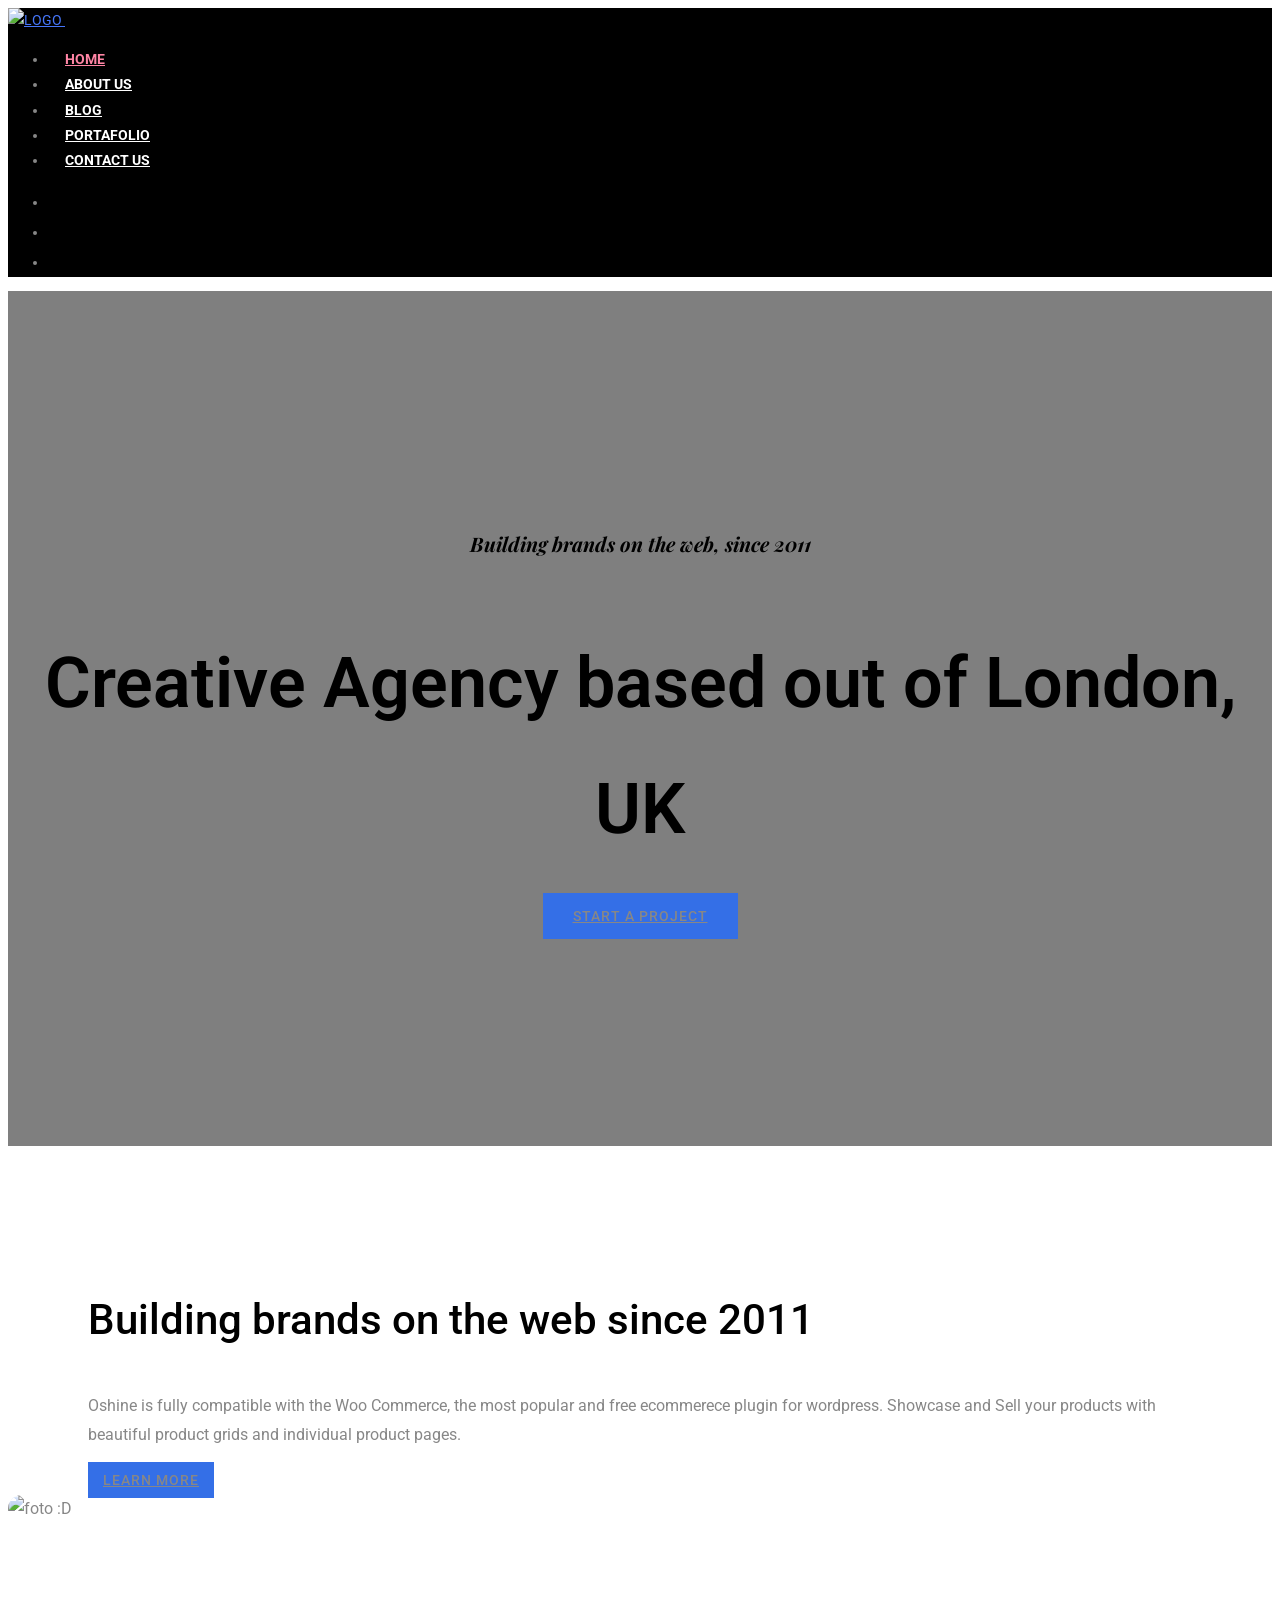
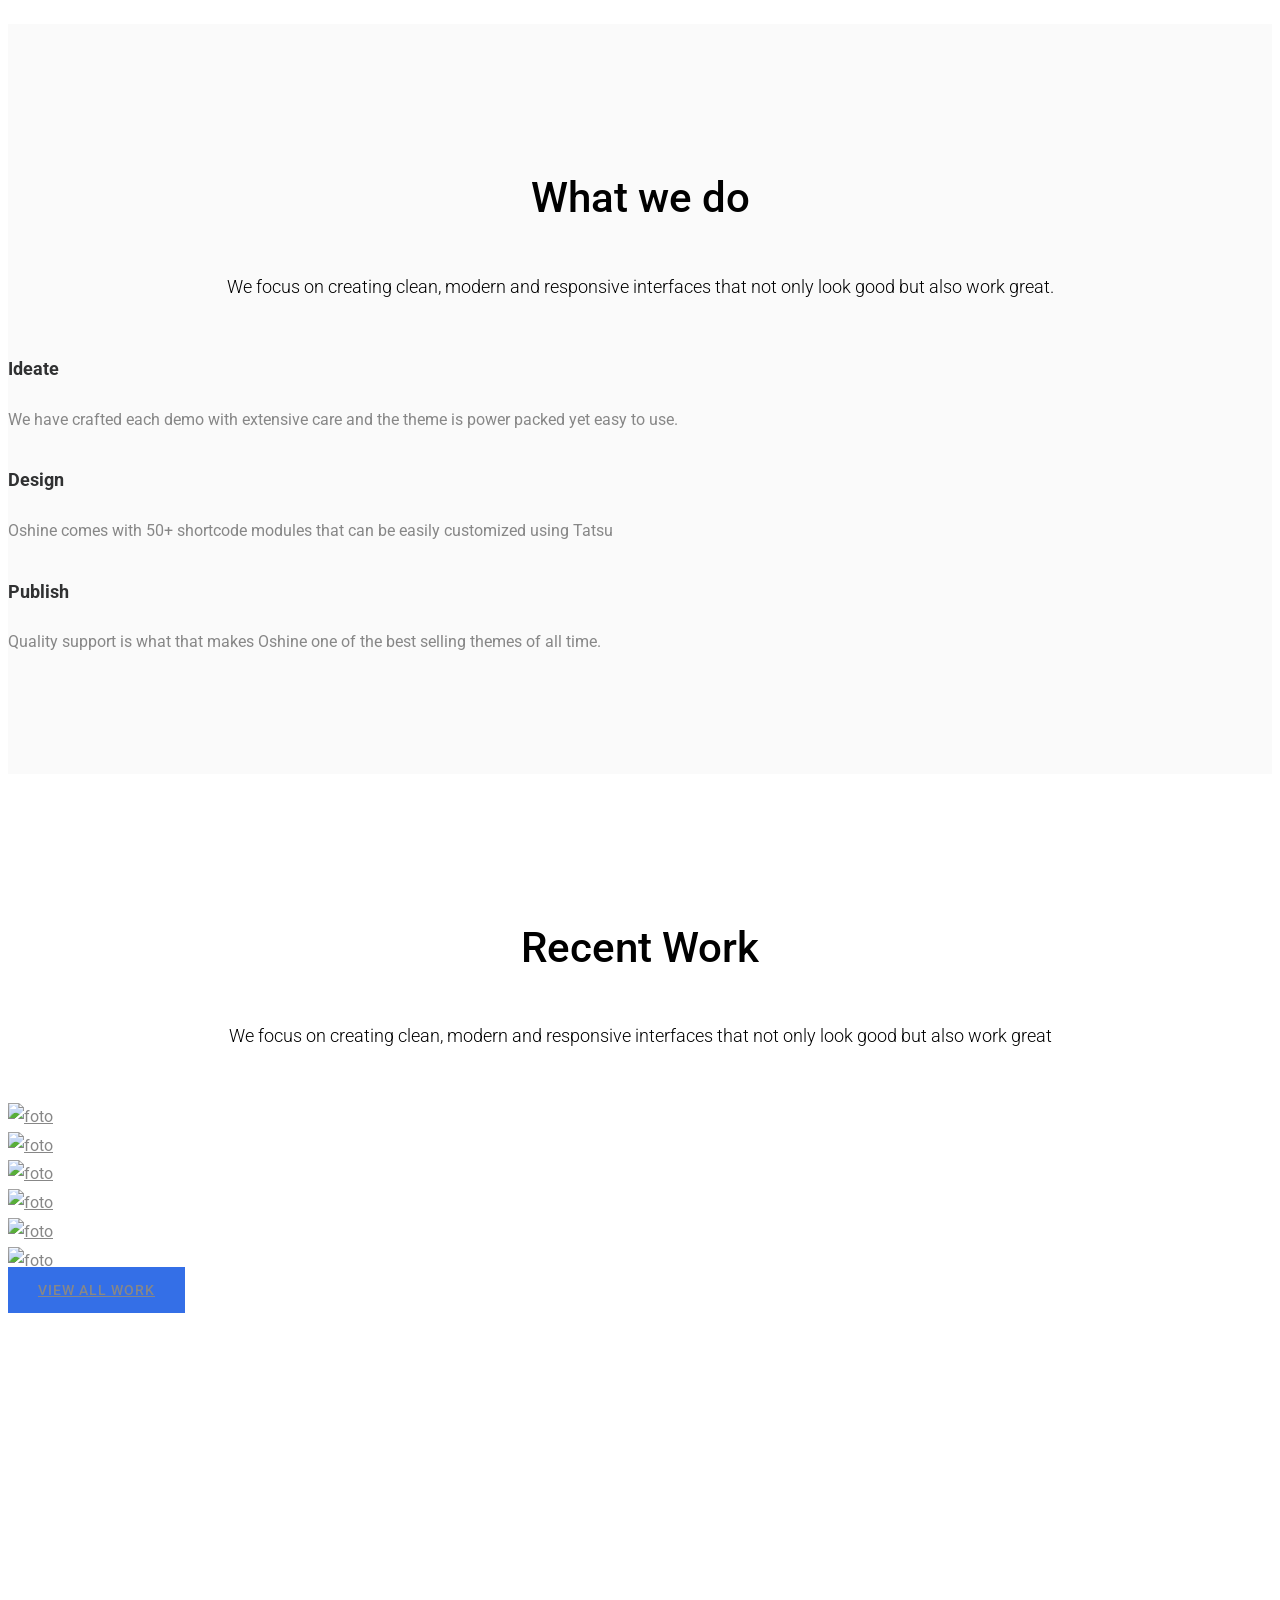
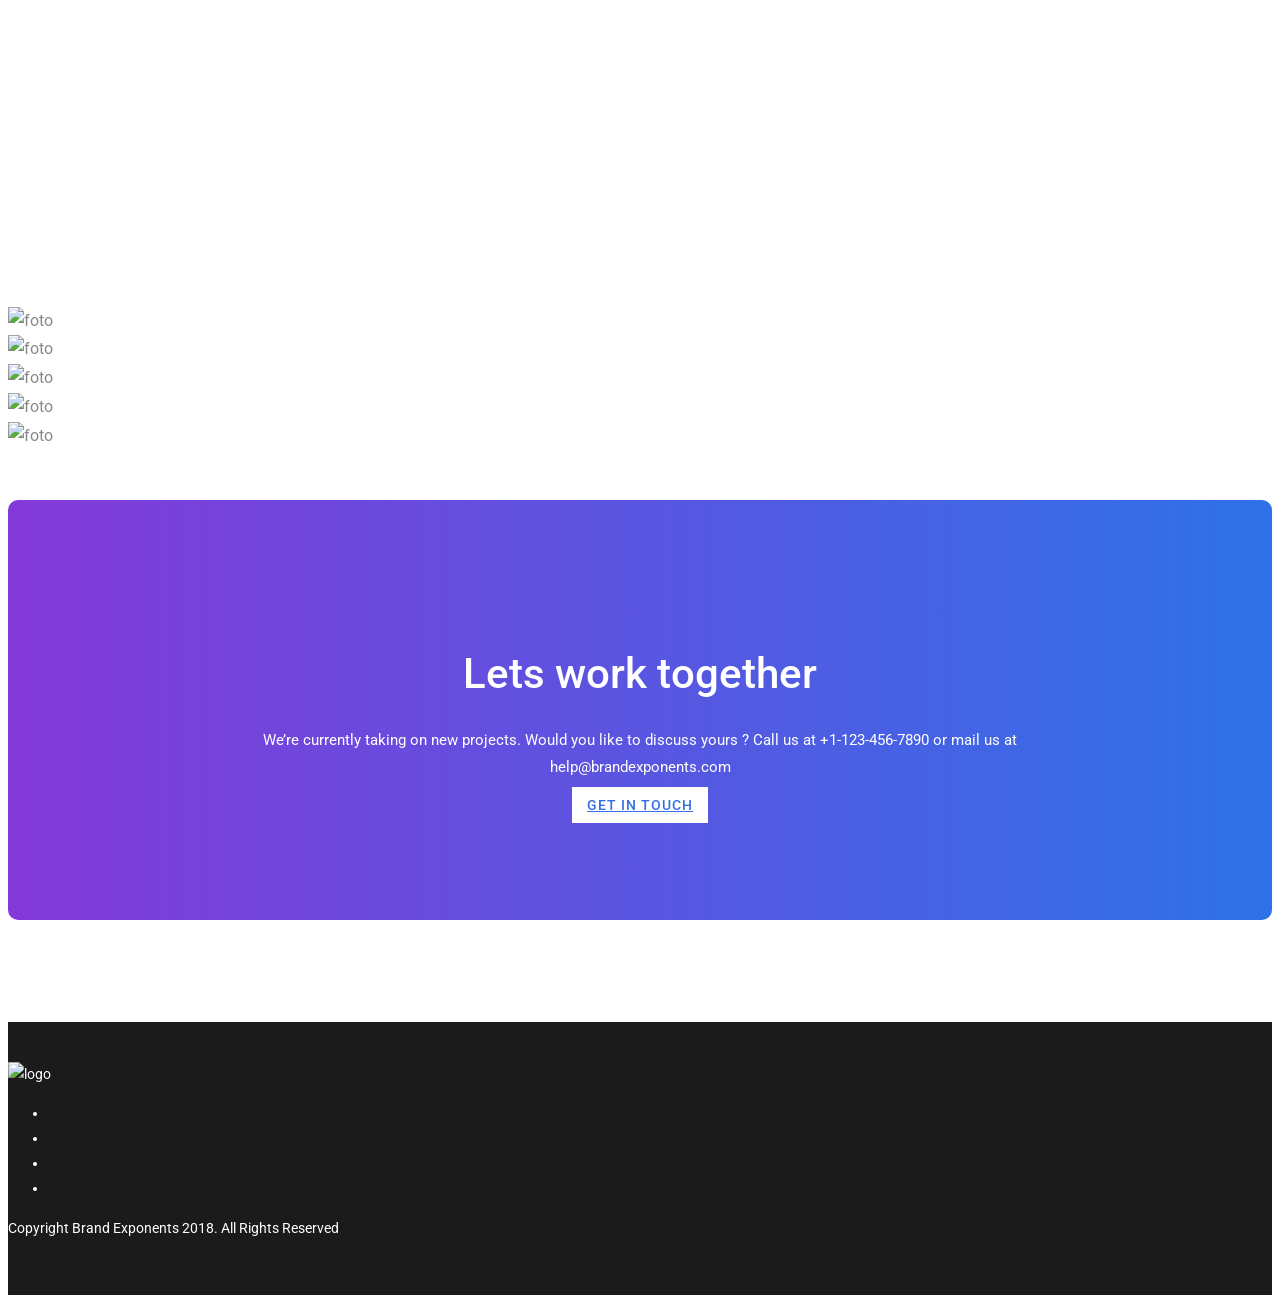
==== index.html @ 9c5e2a70 "pruebita de oshine" ====
<!doctype html>
<html>
<head>
<meta charset="utf-8">
<meta name="viewport" content="width=device-width, initial-scale=1.0">
<title>index</title>
<link href="css/bootstrap.min.css" rel="stylesheet">
<link href="css/bootstrap-custom.css" rel="stylesheet">
<link href="https://cdnjs.cloudflare.com/ajax/libs/font-awesome/7.0.1/css/all.min.css" rel="stylesheet" >
<link href="css/style.css" rel="stylesheet">
	
</head>

	<header>
		<div class="container-fluid">
		<nav class="navbar navbar-expand-lg navbar-light bg-light">
		  	<a class="navbar-brand" href="index.html">
			<img src="img/oshine-min-logo-white.png" alt="Logo" class="img-fluid">
			</a>
			
		  	<button class="navbar-toggler" type="button" data-bs-toggle="collapse" data-bs-target="#navbar" aria-controls="navbar" aria-expanded="false" aria-label="Toggle navigation">
			<span class="navbar-toggler-icon"></span>
		  </button>

			
		  <div class="collapse navbar-collapse" id="navbar">
			<ul class="navbar-nav ms-auto">
			  <li class="nav-item active">
					<a class="nav-link active" href="#">Home</a>
			  </li>
			  <li class="nav-item">
					<a class="nav-link" href="#">About Us</a>
			  </li>
			  <li class="nav-item">
					<a class="nav-link" href="#">Blog</a>
			  </li>
				
				<li class="nav-item">
					<a class="nav-link" href="#">Portafolio</a>
			  </li>
				
			<li class="nav-item">
					<a class="nav-link" href="#">Contact Us</a>
			  </li>
			</ul>
			  
			<ul class="navbar-nav ms-auto" id="nav-socials">
			  <li class="nav-item active">
					<a class="nav-link" href="#"><i class="fa-brands fa-facebook-f"></i></a>
			  </li>
			  <li class="nav-item">
					<a class="nav-link" href="#"><i class="fa-brands fa-instagram"></i></a>
			  </li>
			  <li class="nav-item">
					<a class="nav-link" href="#"><i class="fa-brands fa-youtube"></i></a>
			  </li>
			
			</ul>  
			  
		  </div>
		</nav>
		</div>
	</header>
	
	<section id="hero">
		<div class="container">
			<h3 class="text-light">Building brands on the web, since 2011</h3>
			<h1 class="text-light">Creative Agency based out of London, UK</h1>
			<a href="#" class="btn btn-primary"> Start a Project</a>
		</div>
	</section>
	
	
	
	<section id="about-us" class="section">
		<div class="container-fluid p-0 w-100">
			<div class="row g-0 align-items-center">
				<article class="col-lg-5 col-sm-6 col-12 p-5">
					<h2 class="titulo">Building brands on the web since 2011</h2>
					<p> Oshine is fully compatible with the Woo Commerce, the most popular and free ecommerece plugin for wordpress. Showcase and Sell your products with beautiful product grids and individual product pages. </p>
					<a href="#" class="btn btn-primary btn-mini">Learn More</a>
				</article>
				<article class="col-lg-7 col-sm-6 col-12">
					<img src="img/home-01.jpg" alt="foto :D" class="img-fluid img-about">
				</article>
			</div>
		</div>
	</section>
	
	<section id="iconos" class="section fondo-gris">
		<div class="container">
			<div class="row text-center">
				<div class="header-titulo">
				<h2 class="titulo">What we do </h2>
		 		<h3 class="subtitulo"> We focus on creating clean, modern and responsive interfaces that not only look good but also work great.</h3>
				</div>
		 
				<article class="col-lg-4 col-sm-4 col-12"> 
				<i class="fa-solid fa-binoculars icono-circulo"></i>
				<h4 class="titulo-icono">Ideate</h4>
				<p>We have crafted each demo with extensive care and the theme is power packed yet easy to use. </p>
			
				</article>
			
				<article class="col-lg-4 col-sm-4 col-12">
				<i class="fa-solid fa-pencil icono-circulo"></i>
				<h4 class="titulo-icono">Design</h4>
				<p>Oshine comes with 50+ shortcode modules that can be easily customized using Tatsu </p>
				
				</article>
			
				<article class="col-lg-4 col-sm-4 col-12"> 
					
				<i class="fa-regular fa-clock icono-circulo"></i>
				<h4 class="titulo-icono">Publish</h4>
				<p>Quality support is what that makes Oshine one of the best selling themes of all time.  </p>
				
			</article>
			</div>
		</div>
	</section>
	
	<section id="work" class="section">
		<div class="container-fluid">
				<div class="header-titulo">
				<h2 class="titulo">Recent Work </h2>
		 		<h3 class="subtitulo">We focus on creating clean, modern and responsive interfaces that not only look good but also work great</h3>
				</div>
			
			<div class="row">
				<article class="col-lg-4 col-sm-4 col-12">
					<a href="#">
					<img src="img/work-01.jpg" alt="foto" class="img-fluid">
						</a>
				</article>
			
				<article class="col-lg-4 col-sm-4 col-12">
					<a href="#">
					<img src="img/work-02.png" alt="foto" class="img-fluid"> 
						</a>
				</article>
				
				<article class="col-lg-4 col-sm-4 col-12">
					<a href="#">
					<img src="img/work-03.jpg" alt="foto" class="img-fluid"> 
						</a>
				</article>
			
			</div>
			
			<div class="row">
				<article class="col-lg-4 col-sm-4 col-12">
					<a href="#">
					<img src="img/work-04.jpg" alt="foto" class="img-fluid">
						</a>
				</article>
			
				<article class="col-lg-4 col-sm-4 col-12">
					<a href="#">
					<img src="img/work-05.jpg" alt="foto" class="img-fluid">
						</a>
				</article>
				
				<article class="col-lg-4 col-sm-4 col-12">
					<a href="#">
					<img src="img/work-06.jpg" alt="foto" class="img-fluid">
						</a>
				</article>
			</div>
			
			<div class="text-center">
				<a href="#" class="btn btn-primary"> View All Work</a>
			</div>
		</div>
	</section>
	
	
	<section id="testimonial" class="section">
		<div class="container">
		<i class="fa-solid fa-quote-right"></i>
		<p>Great theme and efficient support! So much choice for design layout and functionality
		backed up with very knowledgable support staff .</p>
		<div class="d-flex align-items-center justify-content-center wt-20">
		<img src="img/person-01.jpg" alt="" class="img-fluid img-circle">
		<p>Jason Mcliar</p>	
		</div>
		</div>
	</section>

	
	<section id="marcas" class="section">
		<div class="container">
			<div class="row align-items-center text-center">
				<article class="article col-lg-2 col-sm-4 col-12 offser-lg-1">
					<img src="img/About-Client-1.png" alt="foto">
				</article>
				
				<article class="article col-lg-2 col-sm-4 col-12 ">
					<img src="img/About-Client-2.png" alt="foto">
				</article>
				
				<article class="article col-lg-2 col-sm-4 col-12">
					<img src="img/About-Client-3.png" alt="foto">
				</article>
				
				<article class="article col-lg-2 col-sm-4 col-12 offser-sm-2">
					<img src="img/About-Client-4.png" alt="foto">
				</article>
				
				<article class="article col-lg-2 col-sm-4 col-12">
					<img src="img/About-Client-5.png" alt="foto">
				</article>
			</div>
		</div>
	</section>
	
	<section id="cta" class="section">
		<div class="container">
			<div class="cta"> 
				<h2 class="titulo"> Lets work together </h2>
				<p class="subtitulo"> We’re currently taking on new projects. Would you like to discuss yours ? Call us at +1-123-456-7890 or mail us at help@brandexponents.com</p>
				<a href="#" class="btn btn-primary btn-mini">Get in Touch</a>
			</div>
		</div>
	</section>
	
	
	<footer>
	<div class="container-fluid">
		<div class="row">
		<article class="article col-lg-4 col-sm-4 col-12"> 
			<img src="img/oshine-min-logo-white.png" alt="logo" class="img-fluid">
		</article>
		
		<article class="article col-lg-4 col-sm-4 col-12 text-center"> 
			<ul class="list-inline">
			 	<li class="list-inline-item"> <i class="fa-brands fa-facebook-f"></i></li>
				<li class="list-inline-item"> <i class="fa-brands fa-x-twitter"></i></li>
				<li class="list-inline-item"> <i class="fa-brands fa-youtube"></i></li>
				<li class="list-inline-item"> <i class="fa-brands fa-pinterest-p"></i></li>
			</ul>
		</article>		
			
			
			
		<article class="article col-lg-4 col-sm-4 col-12"> 
			<p class="text-end"> Copyright Brand Exponents 2018. All Rights Reserved </p>
		</article>	
			
		</div>
		</div>	
	</footer>
	
	
	
	
<script src="js/jquery.min.js"></script>
<script src="js/bootstrap.min.js"></script>
	
<body>
</body>
</html>
---- css/style.css ----
@import url('https://fonts.googleapis.com/css2?family=Playfair+Display:ital,wght@0,400..900;1,400..900&family=Roboto:ital,wght@0,100..900;1,100..900&display=swap');
:root{
	--color-menu:#fff;
	--color-menu-hover:#ff85a5;
	--color-body:#878787;
	--color-primary:#346fe7;
	--color-titulo:#000;
	--fondo-gris:#fafafa;
	--color-negro:#303132;
	--color-morado:#8439D9;
}



body {
	font-family: "Roboto", sans-serif;
	font-size: 16px;
	color: var(--color-body);
	line-height: 1.8; 
}

h1,h2,h3,h4,h5,h6{
	color:var(--color-titulo)
}

header{
	background-color: #000000;
}


#hero{
	background-image: url("../img/v44-oshine-00.jpg");
	backgound-size: cover;
	background-position: center;
	background-color: rgba(0,0,0,0.50);
	background-blend-mode: multiply;
	padding: 17% 0;
	text-align: center;
	
}

#hero h3{
	font-family: "Playfair Display", serif;
	font-style: italic;
	font-size: 20px;
}

#hero h1{
	font-size: 70px;
	font-weight: 600;
	margin-bottom: 30px;
}

.btn-primary{
	background-color: var(--color-primary);
	text-transform: uppercase;
	font-size: 14px;
	letter-spacing: 1px;
	font-weight:500;
	border-radius: 0px;
	padding: 15px 30px;
	
}

.btn-mini{
	padding: 10px 15px;
}

#nav-socials .nav-link .fa-brands{
	
	background-color:#FFFFFF;
	width:30px;
	height: 30px;
	line-height: 30px;
	border-radius: 100%;
	color: var(--color-menu-hover);
}

#nav-socials .nav-link .fa-brands:hover{
	background-color: var(--color-primary);
	color:#FFFFFF;
}


.section{
	padding:8% 0;
}

h2.titulo{
	font-size: 42px;
	color:var(--color-titulo);
	font-weight:500;
	
}

#about-us .p-5{
	padding-left: 80px !important;
	padding-right: 80px !important;
}


.img-about{
	border-top-left-radius: 20px;
	border-bottom-left-radius: 20px;
}


.header-titulo{
	text-align: center;
	padding-left: 20px;
	padding-right: 20px;
	
}

.subtitulo{
	font-size: 18px;
	font-weight: 300;
	line-height:1.8;
	margin-bottom: 50px;
}


.fondo-gris{
	background-color: var(--fondo-gris);
}


.titulo-icono{
	font-size: 18px;
	color: var(--color-negro);
	margin-top: 30px;
	margin-bottom: 20px;
	
}

.icono-circulo{
	width: 100px;
	height: 100px;
	line-height: 100px;
	color: var(--color-primary);
	background-color:#FFFFFF;
	border-radius: 100%;
	font-size: 40px;
	box-shadow: 0px 0px 10px 0px #ddd;
}

#testimonial{
	background-image: url("../img/footer-bg.jpg");
	color:#FFFFFF;
	text-align: center;
	
}

#testimonial i{
	font-size: 30px;
	margin-bottom: 40px;
	

}

#testimonial p{
	font-size: 20px;
	font-weight: 300;
	padding-left: 20%;
	padding-right: 20%;
	
}

.img-circle{
	border-radius: 100%;
	
}

#testimonial img{
	height: 80px;
}

#testimonial .wt-20{
	width: 20%;
	margin: auto;
	
}

#testimonial .wt-20 p{
	font-size: 15px;
	font-weight: 500px;
	padding-left: 20px;
	padding-right: inherit;
	
}

#cta{
	background-image: url("../img/footer-bg.jpg");
	backgound-size: cover;
	background-position: center;
	margin-top:100px;
	
}

.cta{
    background: linear-gradient(90deg,rgba(132, 57, 217, 1) 0%, rgba(46, 114, 232, 1) 100%);
	text-align:center;
	padding: 8% 20%;
	border-radius: 10px;
	margin-top: -20%;
	
}

.cta .titulo,
.cta .subtitulo{
	color:#FFFFFF;
	margin-bottom: 10px;
}

.cta .subtitulo{
	font-size: 15px;
	font-weight: 400;
	
}

.cta .btn-primary{
	background-color:#fff;
	color: var(--color-primary);
}
	
	
footer{
	background-color: #1B1B1B;
	color:#FFFFFF;
	padding:40px 0;
	font-size: 14px;
	
}
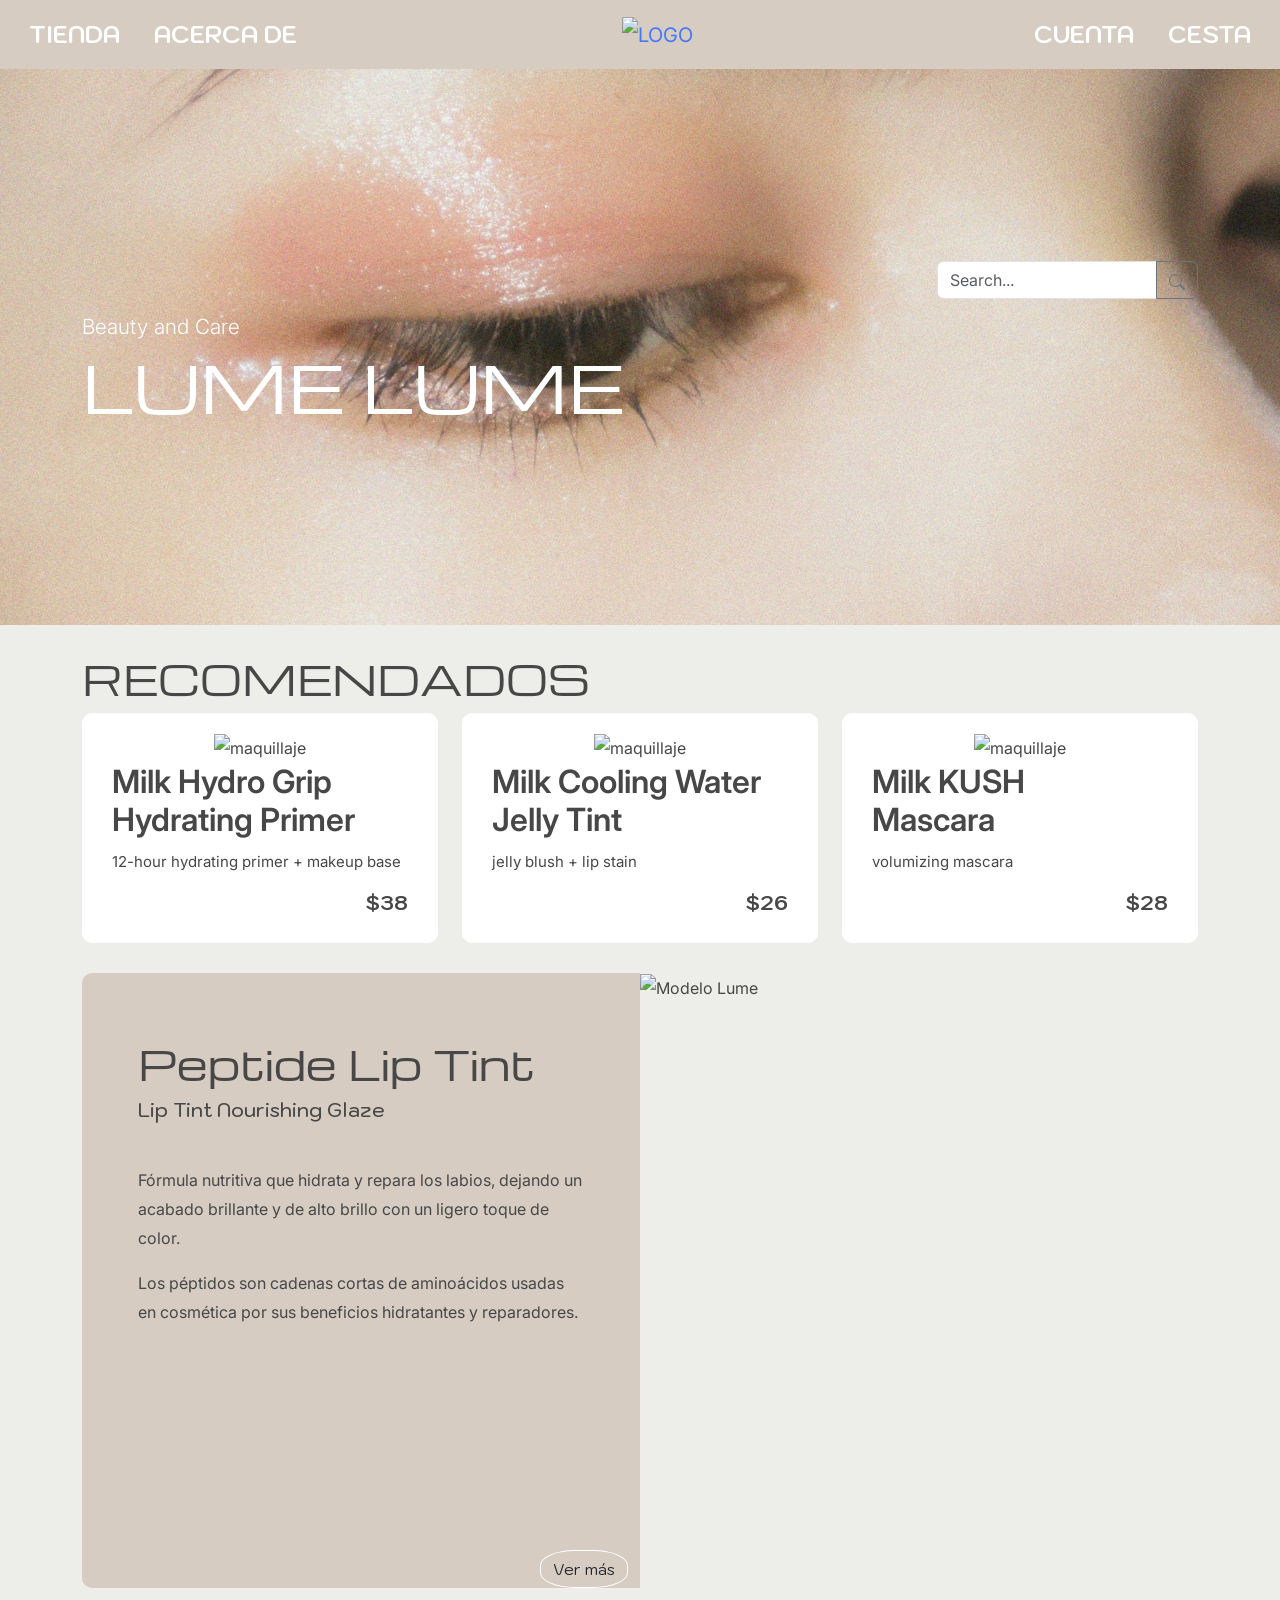
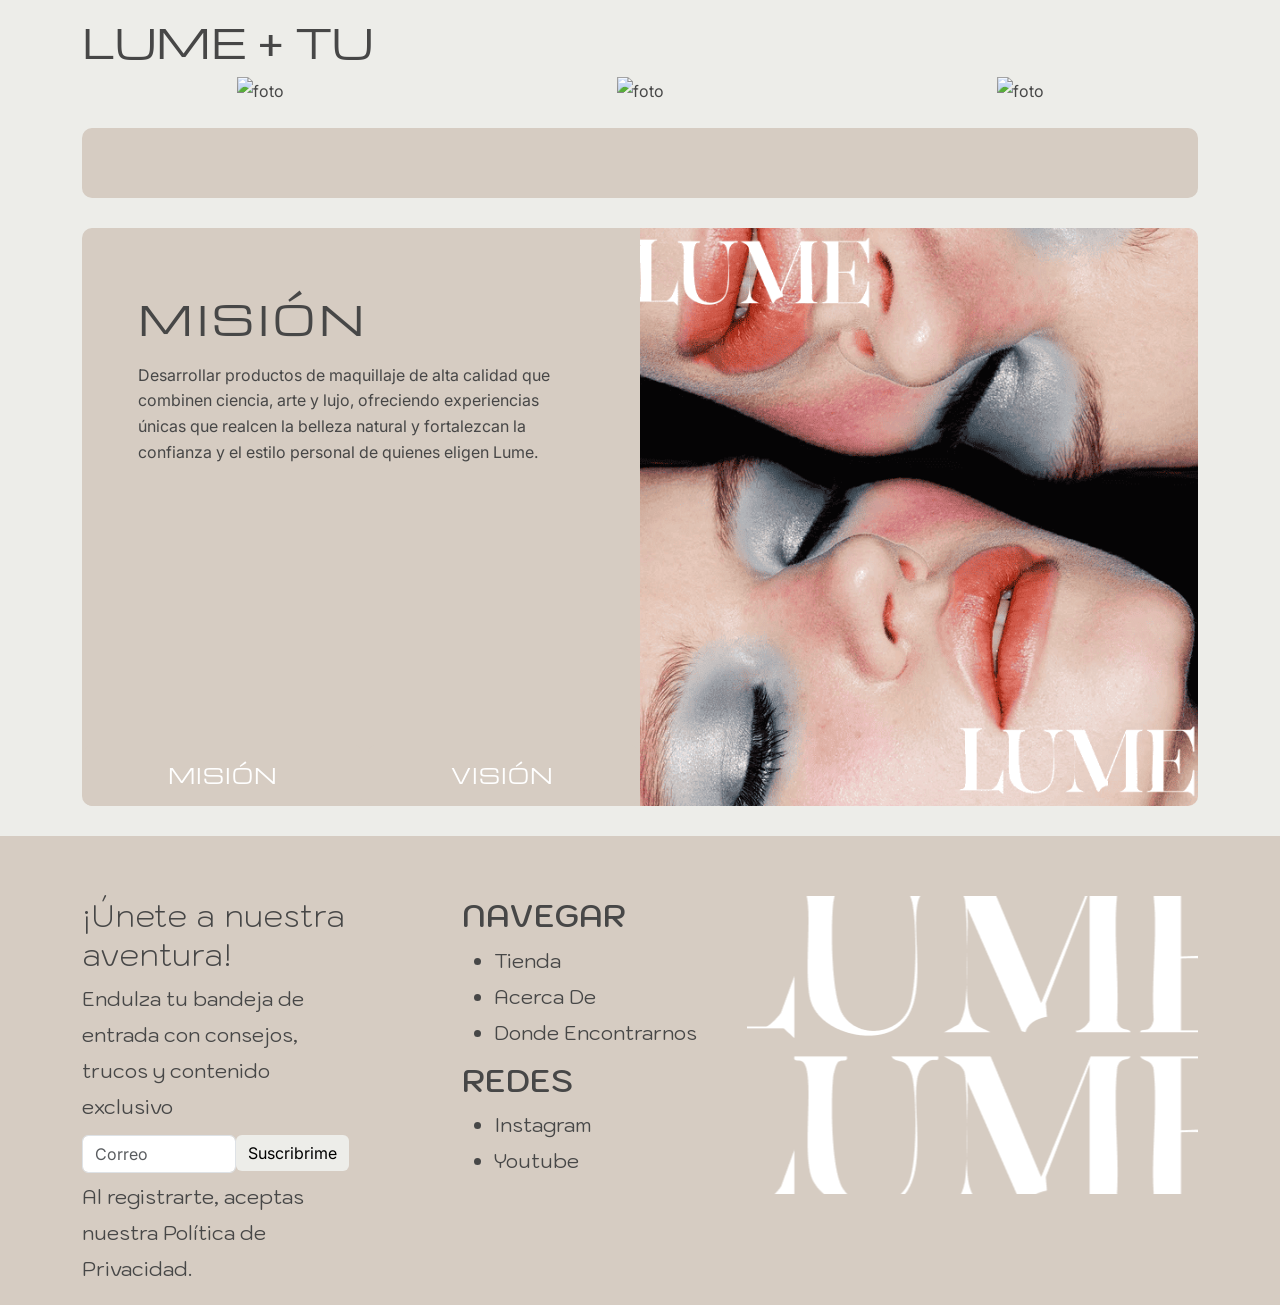
==== commit 4052a128: "Add files via upload" ====
--- a/index.html
+++ b/index.html
@@ -3,260 +3,308 @@
 <head>
 <meta charset="utf-8">
 <meta name="viewport" content="width=device-width, initial-scale=1.0">
-<title>index</title>
+<title>LUME - Beauty & Care</title>
+
 <link href="css/bootstrap.min.css" rel="stylesheet">
 <link href="css/bootstrap-custom.css" rel="stylesheet">
 <link href="https://cdnjs.cloudflare.com/ajax/libs/font-awesome/7.0.1/css/all.min.css" rel="stylesheet" >
-<link href="css/style.css" rel="stylesheet">
-	
+<link href="css/style.css" rel="stylesheet"> 
+
 </head>
 
+<body>
+
 	<header>
-		<div class="container-fluid">
-		<nav class="navbar navbar-expand-lg navbar-light bg-light">
-		  	<a class="navbar-brand" href="index.html">
-			<img src="img/oshine-min-logo-white.png" alt="Logo" class="img-fluid">
-			</a>
+		<div class="container-fluid text-center">
+			<nav class="navbar navbar-expand-lg navbar-light bg-light">
 			
 		  	<button class="navbar-toggler" type="button" data-bs-toggle="collapse" data-bs-target="#navbar" aria-controls="navbar" aria-expanded="false" aria-label="Toggle navigation">
 			<span class="navbar-toggler-icon"></span>
 		  </button>
 
-			
-		  <div class="collapse navbar-collapse" id="navbar">
-			<ul class="navbar-nav ms-auto">
-			  <li class="nav-item active">
-					<a class="nav-link active" href="#">Home</a>
-			  </li>
-			  <li class="nav-item">
-					<a class="nav-link" href="#">About Us</a>
-			  </li>
-			  <li class="nav-item">
-					<a class="nav-link" href="#">Blog</a>
-			  </li>
+		
+		<div class="collapse navbar-collapse" id="navbari">
+			<ul class="navbar-nav mr-auto">
+				  <li class="nav-item active">
+						<a class="nav-link active" href="tienda-lume.html">Tienda</a>
+				  </li>
+				  <li class="nav-item">
+						<a class="nav-link" href="#">Acerca De</a>
+				  </li>
+		 	</ul>
+		</div>	
 				
-				<li class="nav-item">
-					<a class="nav-link" href="#">Portafolio</a>
-			  </li>
+		<a class="navbar-brand text-center" href="index.html">
+				<img src="img/logo-min.png" alt="Logo" class="img-fluid">
+		</a>
+			 
 				
-			<li class="nav-item">
-					<a class="nav-link" href="#">Contact Us</a>
-			  </li>
-			</ul>
-			  
-			<ul class="navbar-nav ms-auto" id="nav-socials">
-			  <li class="nav-item active">
-					<a class="nav-link" href="#"><i class="fa-brands fa-facebook-f"></i></a>
-			  </li>
-			  <li class="nav-item">
-					<a class="nav-link" href="#"><i class="fa-brands fa-instagram"></i></a>
-			  </li>
-			  <li class="nav-item">
-					<a class="nav-link" href="#"><i class="fa-brands fa-youtube"></i></a>
-			  </li>
-			
-			</ul>  
-			  
-		  </div>
+		<div class="collapse navbar-collapse" id="navbard">		
+			<ul class="navbar-nav ms-auto">	
+				  <li class="nav-item">
+						<a class="nav-link" href="log in lume.html" >Cuenta</a>
+				  </li>
+
+					<li class="nav-item">
+						<a class="nav-link" href="#">Cesta</a>
+				  </li>
+			 </ul>	
+		</div>			  
 		</nav>
+	</div>
+	</header>
+	
+
+	<section id="hero"> 
+		<div class="container"> 
+		<div class="searchbar">
+		<div class="row">
+			<article class="col-lg-3 col-sm-4 col-6 ms-auto"> 
+				<div class="input-group mb-3">
+					  <input type="text" class="form-control" placeholder="Search..." aria-label="Search input" aria-describedby="button-addon2">
+					  <button class="btn btn-outline-secondary" type="button" id="button-addon2">
+						<svg xmlns="http://www.w3.org/2000/svg" width="16" height="16" fill="currentColor" class="bi bi-search" viewBox="0 0 16 16">
+						  <path d="M11.742 10.344a6.5 6.5 0 1 0-1.397 1.398h-.001q.044.06.098.115l3.85 3.85a1 1 0 0 0 1.415-1.414l-3.85-3.85a1 1 0 0 0-.115-.1zM12 6.5a5.5 5.5 0 1 1-11 0 5.5 5.5 0 0 1 11 0"/>
+						</svg>
+					  	</button>
+					</div>
+				  </article>
+				</div>
+			</div>
+			
+			
+				<div class="row text-start">
+				  <article class="col-lg-6 col-sm-6 col-12">
+					<h3>Beauty and Care</h3>
+					<h1>LUME LUME</h1>
+				  </article>
+    			</div>	
+			
+		</div>		
+	</section>
+	
+	
+	
+	
+	<section id="reco" class="section"> 
+		<div class="container">
+		<h2 class="titulo">RECOMENDADOS</h2>
+		
+			<div class = "row g-4">
+				<article class="col-lg-4 col-sm-6 col-12">
+					<a href="#">
+					<div class= "product-card h-100 text-center border-0"> 
+					<img src="img/prod1.png" alt="maquillaje"  class="img-fluid">
+					
+					<div class="card-body text-start">	
+					<h3> Milk Hydro Grip Hydrating Primer</h3>
+					<p> 12-hour hydrating primer + makeup base</p>
+					<h5> $38 </h5>
+					</div>
+					</div>
+					</a>
+					
+				</article>
+			
+				<article class="col-lg-4 col-sm-6 col-12">
+					<a href="#">
+					<div class= "product-card h-100 text-center border-0"> 
+					<img src="img/prod2.png" alt="maquillaje"  class="img-fluid">
+						
+					<div class="card-body text-start">	
+					<h3> Milk Cooling Water Jelly Tint</h3>
+					<p> jelly blush + lip stain</p>
+					<h5>$26</h5>
+					</div>
+					</div>
+					</a>
+				</article>
+			
+				<article class="col-lg-4 col-sm-6 col-12">
+					<a href="#">
+					<div class= "product-card h-100 text-center border-0">
+					<img src="img/prod3.png" alt="maquillaje" class="img-fluid">
+						
+					<div class="card-body text-start">		
+					<h3> Milk KUSH <br>Mascara </h3>
+					<p> volumizing mascara</p>
+					<h5>$28</h5>
+					</div>
+					</div>
+					</a>
+				</article>
+			</div>
+		
 		</div>
-	</header>
-	
-	<section id="hero">
+	</section>
+	
+	
+	<section id="banner-producto" class="section">
 		<div class="container">
-			<h3 class="text-light">Building brands on the web, since 2011</h3>
-			<h1 class="text-light">Creative Agency based out of London, UK</h1>
-			<a href="#" class="btn btn-primary"> Start a Project</a>
+		<div class="row g-0">
+			<article class="col-lg-6 col-sm-6 col-12 fondo-mision"> 
+				 <div clase="mision h-100"> 
+					<div id="product-content">
+							<h2 class="titulo">Peptide Lip Tint</h2>
+							<h4 class="subtitulo">Lip Tint Nourishing Glaze</h4>
+						
+					<div id="banner-descripcion"> 
+							<p class="descripcion">
+								Fórmula nutritiva que hidrata y repara los labios, dejando un acabado brillante y de alto brillo con un ligero toque de color.
+							</p>
+							<p class="descripcion">
+								Los péptidos son cadenas cortas de aminoácidos usadas en cosmética por sus beneficios hidratantes y reparadores.
+							</p>
+					</div>
+						
+					</div>
+
+					<div id="ver-mas" class="text-center">
+							<a href="#" class="btn peptide-btn">Ver más</a> 
+					</div>	
+					 
+					</div>	
+				</article>	
+       
+				<article class="col-lg-6 col-sm-6 col-12 px-0"> 
+					<img src="img/prod-img.png" class="img-fluid w-100 h-100 object-fit-cover" alt="Modelo Lume">
+				</article>	
+		
+    		</div>		
 		</div>
 	</section>
-	
-	
-	
-	<section id="about-us" class="section">
-		<div class="container-fluid p-0 w-100">
-			<div class="row g-0 align-items-center">
-				<article class="col-lg-5 col-sm-6 col-12 p-5">
-					<h2 class="titulo">Building brands on the web since 2011</h2>
-					<p> Oshine is fully compatible with the Woo Commerce, the most popular and free ecommerece plugin for wordpress. Showcase and Sell your products with beautiful product grids and individual product pages. </p>
-					<a href="#" class="btn btn-primary btn-mini">Learn More</a>
-				</article>
-				<article class="col-lg-7 col-sm-6 col-12">
-					<img src="img/home-01.jpg" alt="foto :D" class="img-fluid img-about">
-				</article>
+	 
+	
+	
+	
+	<section id="lume+tu" class="section"> 
+         <div class="container">
+		 <div>
+			<h2 class="titulo">LUME + TU</h2>
+
+		<div id="lume-tu-img" class="text-center">
+			<div class="row">
+			  	<article class="col-lg-4 col-sm-4 col-12">
+					<img src="img/lume+tu1.png" alt="foto" class="img-fluid">
+				</article>
+			
+				<article class="col-lg-4 col-sm-4 col-12">
+					<img src="img/lume+tu2.png" alt="foto" class="img-fluid">
+				</article>
+			
+				<article class="col-lg-4 col-sm-4 col-12">
+					<img src="img/lume+tu3.png" alt="foto" class="img-fluid">
+				</article>
+				
 			</div>
+				<div id="barra" class="text-end"> 
+				<i class="fa-regular fa-circle-left"></i>
+				<i class="fa-regular fa-circle-right"></i>
+				</div>
+			
 		</div>
-	</section>
-	
-	<section id="iconos" class="section fondo-gris">
-		<div class="container">
-			<div class="row text-center">
-				<div class="header-titulo">
-				<h2 class="titulo">What we do </h2>
-		 		<h3 class="subtitulo"> We focus on creating clean, modern and responsive interfaces that not only look good but also work great.</h3>
+
+   </div>
+  </div>
+	</section>
+	
+	
+	
+
+	
+	
+	<section id="mision" class="section"> 
+		<div class="container main-section align-items-center">
+    	<div class="row g-0">
+			<article class="col-lg-6 col-sm-6 col-12 fondo-mision"> 
+		 		<div clase="mision h-100"> 
+            	<div id="mission-content">
+					<h2 class="titulo">MISIÓN</h2>
+					<p class="descripcion">
+						Desarrollar productos de maquillaje de alta calidad que combinen ciencia, arte y lujo,
+						ofreciendo experiencias únicas que realcen la belleza natural y fortalezcan la
+						confianza y el estilo personal de quienes eligen Lume.
+					</p>
 				</div>
-		 
-				<article class="col-lg-4 col-sm-4 col-12"> 
-				<i class="fa-solid fa-binoculars icono-circulo"></i>
-				<h4 class="titulo-icono">Ideate</h4>
-				<p>We have crafted each demo with extensive care and the theme is power packed yet easy to use. </p>
-			
-				</article>
-			
-				<article class="col-lg-4 col-sm-4 col-12">
-				<i class="fa-solid fa-pencil icono-circulo"></i>
-				<h4 class="titulo-icono">Design</h4>
-				<p>Oshine comes with 50+ shortcode modules that can be easily customized using Tatsu </p>
-				
-				</article>
-			
-				<article class="col-lg-4 col-sm-4 col-12"> 
-					
-				<i class="fa-regular fa-clock icono-circulo"></i>
-				<h4 class="titulo-icono">Publish</h4>
-				<p>Quality support is what that makes Oshine one of the best selling themes of all time.  </p>
-				
+			
+				<div id="tabs" class="text-center">
+					<a href="#" class="btn btn-primary btn-interno">Misión</a> 
+					<a href="#" class="btn btn-primary btn-interno">Visión</a>		
+            	</div>	
+            	</div>	
+			</article>	
+       
+        	<article class="col-lg-6 col-sm-6 col-12 px-0"> 
+            	<img src="img/fotomision.png" class="img-fluid w-100 h-100 object-fit-cover" alt="Modelo Lume">
+			</article>	
+		
+    	</div>			
+		</div>	
+	</section>
+	
+	
+	
+	<footer class="section">
+	  	<div class="container">
+		<div class="row footer-content">
+			<article class="col-lg-4 col-sm-4 col-12"> 
+				  <div class="footer-newsletter ">
+					  <h2>¡Únete a nuestra aventura!</h2>
+
+					  <p class="newsletter-text subtitulo">
+						Endulza tu bandeja de entrada con consejos, trucos y contenido exclusivo
+					  </p>
+
+					   	<form class="newsletter-form">
+						<div class="form-group d-flex align-items-start wt-20">
+						<input type="email" class="form-control" placeholder="Correo">
+					  	<button type="submit" class="btn btn-light mb-2">Suscribrime</button>
+						 </div>
+						</form>  
+
+
+					  <p class="privacy subtitulo">
+						Al registrarte, aceptas nuestra 
+						<a href="#">Política de Privacidad.</a>
+					  </p>	
+				</div>	
 			</article>
+
+
+	   <article class="col-lg-3 col-sm-4 col-12">
+		<div class="footer-links">
+			  <div class="footer-column">
+					<h3>NAVEGAR</h3>
+					<ul class="subtitulo">
+					  <li><a href="#">Tienda</a></li>
+					  <li><a href="#">Acerca De</a></li>
+					  <li><a href="#">Donde Encontrarnos</a></li>
+					</ul>
+			  </div>
+
+			  <div class="footer-column">
+					<h3>REDES</h3>
+					<ul class="subtitulo">
+					  <li><a href="#">Instagram</a></li>
+					  <li><a href="#">Youtube</a></li>
+					</ul>
+			  </div>
+		</div>
+		</article>
+
+		<article class="col-lg-5 col-sm-4 col-12"> 
+			<div class="ffooter">
+
 			</div>
-		</div>
-	</section>
-	
-	<section id="work" class="section">
-		<div class="container-fluid">
-				<div class="header-titulo">
-				<h2 class="titulo">Recent Work </h2>
-		 		<h3 class="subtitulo">We focus on creating clean, modern and responsive interfaces that not only look good but also work great</h3>
-				</div>
-			
-			<div class="row">
-				<article class="col-lg-4 col-sm-4 col-12">
-					<a href="#">
-					<img src="img/work-01.jpg" alt="foto" class="img-fluid">
-						</a>
-				</article>
-			
-				<article class="col-lg-4 col-sm-4 col-12">
-					<a href="#">
-					<img src="img/work-02.png" alt="foto" class="img-fluid"> 
-						</a>
-				</article>
-				
-				<article class="col-lg-4 col-sm-4 col-12">
-					<a href="#">
-					<img src="img/work-03.jpg" alt="foto" class="img-fluid"> 
-						</a>
-				</article>
-			
-			</div>
-			
-			<div class="row">
-				<article class="col-lg-4 col-sm-4 col-12">
-					<a href="#">
-					<img src="img/work-04.jpg" alt="foto" class="img-fluid">
-						</a>
-				</article>
-			
-				<article class="col-lg-4 col-sm-4 col-12">
-					<a href="#">
-					<img src="img/work-05.jpg" alt="foto" class="img-fluid">
-						</a>
-				</article>
-				
-				<article class="col-lg-4 col-sm-4 col-12">
-					<a href="#">
-					<img src="img/work-06.jpg" alt="foto" class="img-fluid">
-						</a>
-				</article>
-			</div>
-			
-			<div class="text-center">
-				<a href="#" class="btn btn-primary"> View All Work</a>
-			</div>
-		</div>
-	</section>
-	
-	
-	<section id="testimonial" class="section">
-		<div class="container">
-		<i class="fa-solid fa-quote-right"></i>
-		<p>Great theme and efficient support! So much choice for design layout and functionality
-		backed up with very knowledgable support staff .</p>
-		<div class="d-flex align-items-center justify-content-center wt-20">
-		<img src="img/person-01.jpg" alt="" class="img-fluid img-circle">
-		<p>Jason Mcliar</p>	
-		</div>
-		</div>
-	</section>
-
-	
-	<section id="marcas" class="section">
-		<div class="container">
-			<div class="row align-items-center text-center">
-				<article class="article col-lg-2 col-sm-4 col-12 offser-lg-1">
-					<img src="img/About-Client-1.png" alt="foto">
-				</article>
-				
-				<article class="article col-lg-2 col-sm-4 col-12 ">
-					<img src="img/About-Client-2.png" alt="foto">
-				</article>
-				
-				<article class="article col-lg-2 col-sm-4 col-12">
-					<img src="img/About-Client-3.png" alt="foto">
-				</article>
-				
-				<article class="article col-lg-2 col-sm-4 col-12 offser-sm-2">
-					<img src="img/About-Client-4.png" alt="foto">
-				</article>
-				
-				<article class="article col-lg-2 col-sm-4 col-12">
-					<img src="img/About-Client-5.png" alt="foto">
-				</article>
-			</div>
-		</div>
-	</section>
-	
-	<section id="cta" class="section">
-		<div class="container">
-			<div class="cta"> 
-				<h2 class="titulo"> Lets work together </h2>
-				<p class="subtitulo"> We’re currently taking on new projects. Would you like to discuss yours ? Call us at +1-123-456-7890 or mail us at help@brandexponents.com</p>
-				<a href="#" class="btn btn-primary btn-mini">Get in Touch</a>
-			</div>
-		</div>
-	</section>
-	
-	
-	<footer>
-	<div class="container-fluid">
-		<div class="row">
-		<article class="article col-lg-4 col-sm-4 col-12"> 
-			<img src="img/oshine-min-logo-white.png" alt="logo" class="img-fluid">
-		</article>
-		
-		<article class="article col-lg-4 col-sm-4 col-12 text-center"> 
-			<ul class="list-inline">
-			 	<li class="list-inline-item"> <i class="fa-brands fa-facebook-f"></i></li>
-				<li class="list-inline-item"> <i class="fa-brands fa-x-twitter"></i></li>
-				<li class="list-inline-item"> <i class="fa-brands fa-youtube"></i></li>
-				<li class="list-inline-item"> <i class="fa-brands fa-pinterest-p"></i></li>
-			</ul>
-		</article>		
-			
-			
-			
-		<article class="article col-lg-4 col-sm-4 col-12"> 
-			<p class="text-end"> Copyright Brand Exponents 2018. All Rights Reserved </p>
-		</article>	
-			
-		</div>
-		</div>	
+		  </article>
+			
+		</div>   
+	  </div>
 	</footer>
-	
-	
-	
+
 	
 <script src="js/jquery.min.js"></script>
 <script src="js/bootstrap.min.js"></script>
 	
-<body>
 </body>
 </html>
--- a/css/style.css
+++ b/css/style.css
@@ -1,252 +1,366 @@
-@import url('https://fonts.googleapis.com/css2?family=Playfair+Display:ital,wght@0,400..900;1,400..900&family=Roboto:ital,wght@0,100..900;1,100..900&display=swap');
+@import url('https://fonts.googleapis.com/css2?family=Inter:ital,opsz,wght@0,14..32,100..900;1,14..32,100..900&family=Kodchasan:ital,wght@0,200;0,300;0,400;0,500;0,600;0,700;1,200;1,300;1,400;1,500;1,600;1,700&family=Michroma&display=swap');
+
 :root{
-	--color-menu:#fff;
-	--color-menu-hover:#ff85a5;
-	--color-body:#878787;
-	--color-primary:#346fe7;
-	--color-titulo:#000;
-	--fondo-gris:#fafafa;
-	--color-negro:#303132;
-	--color-morado:#8439D9;
-}
-
+	--color-menu:#D6CCC2;
+	--color-menu-hover:#474747;
+	--color-body:#EDEDE9;
+	--color-primary:#D6CCC2;
+	--color-titulo:#fff;
+	--color-negro:#474747;
+	--btn-hover:#E5DACF;
+	--btn-light:#EDEDE9;
+}
 
 
 body {
-	font-family: "Roboto", sans-serif;
-	font-size: 16px;
-	color: var(--color-body);
+   font-size: 16px;
+	color: var(--color-negro);
 	line-height: 1.8; 
-}
-
-h1,h2,h3,h4,h5,h6{
-	color:var(--color-titulo)
-}
+	background-color: var(--color-body);
+	font-family: "Inter", sans-serif;
+}
+
+
 
 header{
-	background-color: #000000;
-}
-
-
-#hero{
-	background-image: url("../img/v44-oshine-00.jpg");
-	backgound-size: cover;
+	background-color: var(--color-menu);
+}
+
+
+.section{
+	margin-top: 30px;
+}
+
+.titulo{
+	margin-bottom: 10px;
+	font-family: "Michroma", sans-serif;
+	font-size: 40px;
+	color: var(--color-negro);
+}
+
+.subtitulo{
+	margin-bottom: 10px;
+	font-family: "Kodchasan", sans-serif;
+	font-size:20px;
+	color: var(--color-negro);
+}
+
+
+
+nav li {
+	color: var(--color-titulo);
+	font-family: "Kodchasan", sans-serif;
+	text-transform: uppercase;
+	font-weight: 600;
+	font-size: 24px;
+}
+
+#hero {
+	background-image: url("../img/hero-banner.jpg");
 	background-position: center;
-	background-color: rgba(0,0,0,0.50);
-	background-blend-mode: multiply;
-	padding: 17% 0;
-	text-align: center;
+  	background-size: cover;
+ 	padding: 15% 0;
+	
+}
+
+#hero h1{
+	color:  var(--color-titulo);
+	font-size: 400%;
+	font-family: Michroma;
+	font-weight: 400;
 	
 }
 
 #hero h3{
-	font-family: "Playfair Display", serif;
-	font-style: italic;
+	color:  var(--color-titulo);
+	 font-size: 130%;
+	 font-family: Inter;
+	 font-weight: 300;
+
+}
+
+
+.product-card {
+	background-color: #fff;
+	border-radius: 10px;
+	padding: 20px 30px;
+	
+}
+
+.product-card h3 {
+	font-family: "Inter"; 
+	font-size: 32px;
+	font-weight: 600;
+	color: var(--color-negro);
+}
+
+.product-card p {
+	font-family: "Inter"; 
+	font-size: 15px;
+	color: var(--color-negro);
+	
+}
+
+.product-card h5 {
+	font-family: "Kodchasan", sans-serif;
 	font-size: 20px;
-}
-
-#hero h1{
-	font-size: 70px;
-	font-weight: 600;
-	margin-bottom: 30px;
-}
+	font-weight: 700;
+	color: var(--color-negro);
+	text-align: end;
+	
+	
+}
+
+.product-card img {
+	width: 100%;   
+}
+
+#reco a{
+	text-decoration: none;
+}
+
+#product-content{
+	margin: 12% 10%;
+	font-family: "Inter", sans-serif;
+}
+
+
+#ver-mas{
+	margin-top: 40%;
+	margin-left: 80%;
+}
+
+#banner-producto img{
+	border-top-right-radius: 10px;
+	border-bottom-right-radius: 10px;
+}
+
+ 
+#banner-producto h4{
+	font-size:20px;
+	margin-bottom: 10px;
+}
+
+#banner-producto h2{
+	font-size:40px;
+	margin-bottom: 10px;
+}
+
+#banner-descripcion{
+	margin:10% 0%; 
+}
+
+.peptide-btn{
+	border-radius: 40%;
+	border: solid 1px #fff;
+	font-family: "Kodchasan", sans-serif;
+}
+
+
+#lume+tu h2{
+  font-size: 16px;
+  letter-spacing: 1px;
+  font-weight: 400;
+  margin-bottom: 1px;
+}
+
+#lume+tu img{
+	width: 100%;
+	height: 100%;        
+	object-fit: cover;
+	display: block;
+	border-radius: 10px;
+	margin-bottom: 5px;
+}
+
+
+#barra{
+	background-color:#D6CCC2;
+	padding: 8px 15px;
+	margin: 2% 0;
+	border-radius: 10px;
+}
+
+#barra i{
+	color:#fff;
+	font-size:30px;
+	padding: 0 2%;
+	font-weight: 100;
+}
+
+
+
+
+#mission-content {
+	margin: 12% 10%;
+	font-family: "Inter", sans-serif;
+	
+}
+
+
+#mision h2{
+    letter-spacing: 4px;
+    color: var(--color-negro);
+    margin-bottom: 20px;
+
+}
+
+
+#mision p {
+    font-size: 16px;
+    color: #474747;
+    line-height: 1.6;
+	font-family: Inter;
+}
+
 
 .btn-primary{
 	background-color: var(--color-primary);
+	color: var(--color-titulo);
 	text-transform: uppercase;
 	font-size: 14px;
 	letter-spacing: 1px;
 	font-weight:500;
-	border-radius: 0px;
+	border-radius: 10px;
 	padding: 15px 30px;
-	
-}
-
-.btn-mini{
-	padding: 10px 15px;
-}
-
-#nav-socials .nav-link .fa-brands{
-	
-	background-color:#FFFFFF;
-	width:30px;
-	height: 30px;
-	line-height: 30px;
-	border-radius: 100%;
-	color: var(--color-menu-hover);
-}
-
-#nav-socials .nav-link .fa-brands:hover{
-	background-color: var(--color-primary);
-	color:#FFFFFF;
-}
-
-
-.section{
-	padding:8% 0;
-}
-
-h2.titulo{
-	font-size: 42px;
-	color:var(--color-titulo);
-	font-weight:500;
-	
-}
-
-#about-us .p-5{
-	padding-left: 80px !important;
-	padding-right: 80px !important;
-}
-
-
-.img-about{
-	border-top-left-radius: 20px;
-	border-bottom-left-radius: 20px;
-}
-
-
-.header-titulo{
-	text-align: center;
-	padding-left: 20px;
-	padding-right: 20px;
-	
-}
-
-.subtitulo{
+	border: 1px solid #D6CCC2;
+}
+
+.btn-interno{
+	font-size: 20px;
+	font-family: Michroma;
+	padding: 15px 15%;
+}
+
+.btn-interno:hover{
+	background-color: var(--btn-hover);
+	font-size: 20px;
+	font-family: Michroma;
+	border: 1px solid #D6CCC2;
+}
+
+#tabs{
+ margin-top: 50%;
+}
+
+#mision img {
+   	width: 100%;
+    object-fit: cover;
+    display: block;
+	border-top-right-radius: 10px;
+	border-bottom-right-radius: 10px;
+}
+
+.fondo-mision {
+    background-color:  #D6CCC2;
+	border-top-left-radius: 10px;
+	border-bottom-left-radius: 10px;
+	
+}
+
+footer{
+	background-color:#D6CCC2;
+	padding-top:60px;
+}
+
+footer h2{
+	font-family: "Kodchasan", sans-serif;
+	font-size: 32px;
+	font-weight: 200;
+}
+
+footer h3{
+	font-family: "Kodchasan", sans-serif;
+	font-size: 32px;
+	font-weight: 600;
+}
+
+footer a{
+	text-decoration: none;
+}
+
+footer form{
+	font-family: "Inter", sans-serif;
+}
+
+.btn-light{
+	background-color:var(--btn-light);
+	border:0;
+	font-family: "Inter", sans-serif;
+}
+
+
+.footer-newsletter{
+	margin-right:25%;
+	margin-bottom: 5%;
+}
+
+.footer-links{
+	margin-bottom: 5%;
+}
+
+.ffooter{
+	background-image: url("../img/footer-fondo-logo.png");
+	backgound-size: contain;
+	background-position: center;
+	background-repeat: no-repeat;
+	padding: 33% 50%;
+}
+
+#hero.hero-tienda{
+	background-image: url("../img/img tienda/Group 12.png");
+	background-size: cover;
+	background-position: center;
+	background-repeat: no-repeat;
+	width: 88%;
+	height: 300px;
+	margin: 40px auto;
+	border-radius: 10px;
+	display: flex;
+	align-items: center;
+}
+
+
+#hero.hero-tienda subtitulo{
 	font-size: 18px;
-	font-weight: 300;
-	line-height:1.8;
-	margin-bottom: 50px;
-}
-
-
-.fondo-gris{
-	background-color: var(--fondo-gris);
-}
-
-
-.titulo-icono{
-	font-size: 18px;
-	color: var(--color-negro);
-	margin-top: 30px;
-	margin-bottom: 20px;
-	
-}
-
-.icono-circulo{
-	width: 100px;
-	height: 100px;
-	line-height: 100px;
-	color: var(--color-primary);
-	background-color:#FFFFFF;
-	border-radius: 100%;
-	font-size: 40px;
-	box-shadow: 0px 0px 10px 0px #ddd;
-}
-
-#testimonial{
-	background-image: url("../img/footer-bg.jpg");
-	color:#FFFFFF;
-	text-align: center;
-	
-}
-
-#testimonial i{
-	font-size: 30px;
-	margin-bottom: 40px;
-	
-
-}
-
-#testimonial p{
-	font-size: 20px;
-	font-weight: 300;
-	padding-left: 20%;
-	padding-right: 20%;
-	
-}
-
-.img-circle{
-	border-radius: 100%;
-	
-}
-
-#testimonial img{
-	height: 80px;
-}
-
-#testimonial .wt-20{
-	width: 20%;
+	font-family: Inter;
+	margin: 0;
+	position: absolute;
+	bottom: 20px;
+	left: 30px;
+	
+}
+#hero.hero-tienda titulo{
+	font-size: 56px;
+	font-family: Michroma;
+	margin: 0;
+	position: absolute;
+	bottom: 80px;
+	left: 30px;
+}
+.banner-descuentos{
+	background-image: url("../img/img tienda/Group 43 (1).png");
+	background-position: center;
+	background-size: 100%;
+	background-repeat: no-repeat;
+   	width: 70%;
 	margin: auto;
-	
-}
-
-#testimonial .wt-20 p{
-	font-size: 15px;
-	font-weight: 500px;
-	padding-left: 20px;
-	padding-right: inherit;
-	
-}
-
-#cta{
-	background-image: url("../img/footer-bg.jpg");
-	backgound-size: cover;
-	background-position: center;
-	margin-top:100px;
-	
-}
-
-.cta{
-    background: linear-gradient(90deg,rgba(132, 57, 217, 1) 0%, rgba(46, 114, 232, 1) 100%);
-	text-align:center;
-	padding: 8% 20%;
-	border-radius: 10px;
-	margin-top: -20%;
-	
-}
-
-.cta .titulo,
-.cta .subtitulo{
-	color:#FFFFFF;
-	margin-bottom: 10px;
-}
-
-.cta .subtitulo{
-	font-size: 15px;
-	font-weight: 400;
-	
-}
-
-.cta .btn-primary{
-	background-color:#fff;
-	color: var(--color-primary);
-}
-	
-	
-footer{
-	background-color: #1B1B1B;
-	color:#FFFFFF;
-	padding:40px 0;
+	border-top-right-radius: 10px;
+	border-bottom-right-radius: 10px;
+	border-top-left-radius: 10px;
+	border-bottom-left-radius: 10px;
+}
+.product-card{
+	position: relative;
+	border-radius: 10px;
+}
+.badge-descuento{
+	position: absolute;
+	top: 15px;
+	right: 15px;
+	background: var(--color-primary);
+	padding: 6px 10px;
+	border-radius: 10px;
 	font-size: 14px;
-	
-}	
-	
-	
-	
-	
-	
-	
-	
-	
-	
-	
-	
-	
-	
-	
-	
-	
-	
-
-
+	font-weight: 600;
+}
